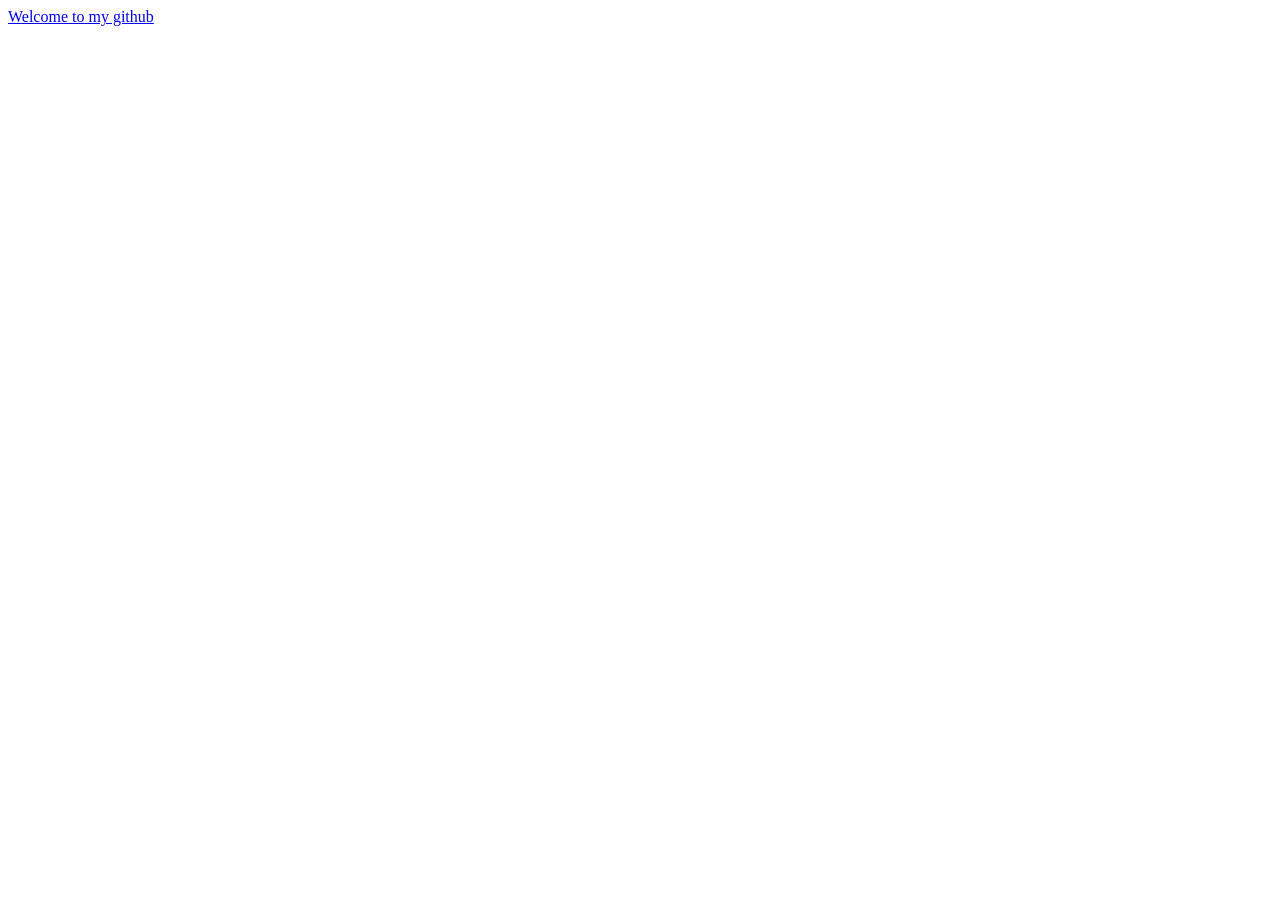
==== index.html @ ce874a0d "index.html added for testing" ====
<!DOCTYPE html>
<html lang="en">
<head>
    <meta charset="UTF-8">
    <meta http-equiv="X-UA-Compatible" content="IE=edge">
    <meta name="viewport" content="width=device-width, initial-scale=1.0">
    <title>Skybarer github doccument</title>
</head>
<body>
    <a href="https://github.com/skybarer">Welcome to my github</a>
</body>
</html>
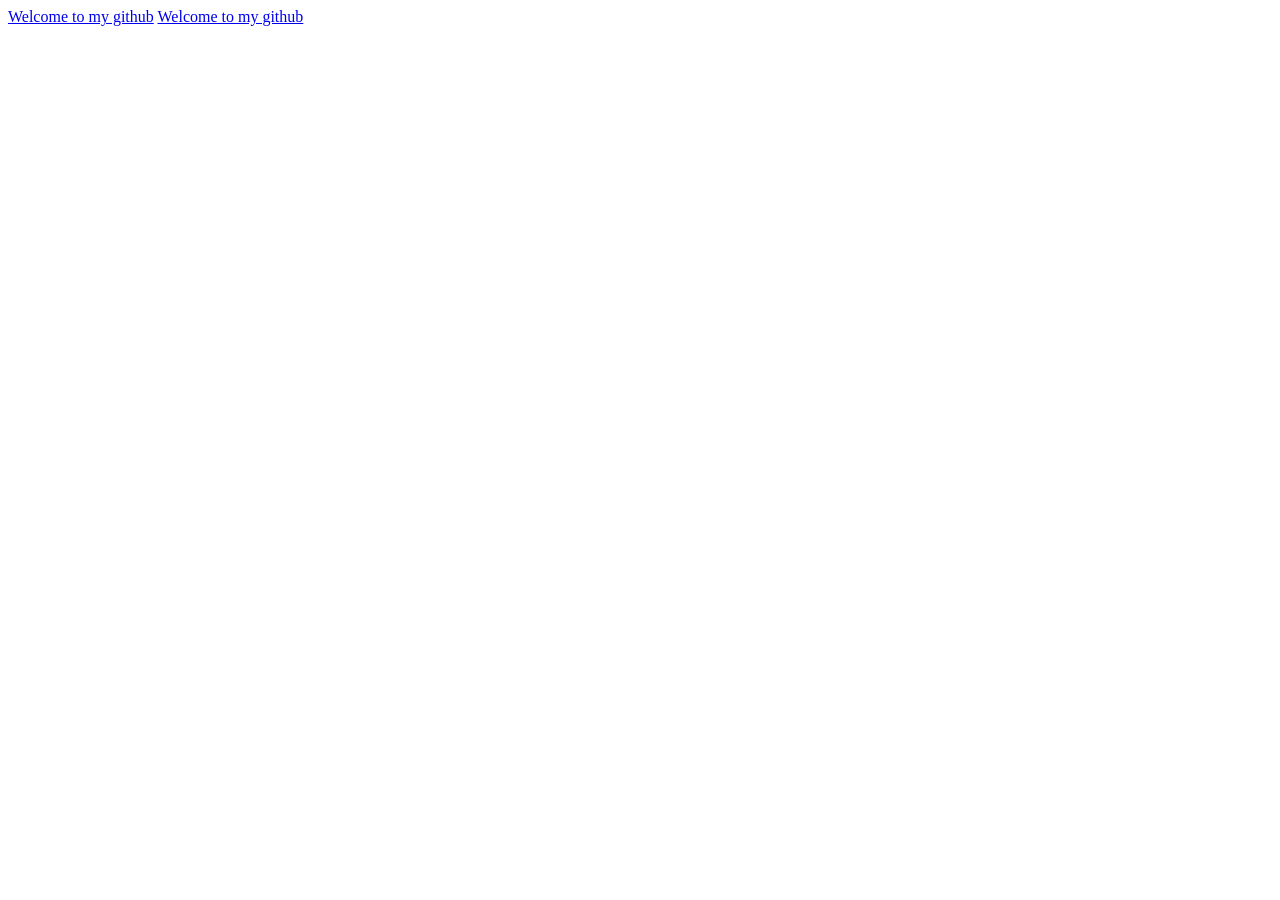
==== commit d07e07e1: "static story book test" ====
--- a/index.html
+++ b/index.html
@@ -8,5 +8,6 @@
 </head>
 <body>
     <a href="https://github.com/skybarer">Welcome to my github</a>
+    <a href="./storybook-static/index.html">Welcome to my github</a>
 </body>
 </html>
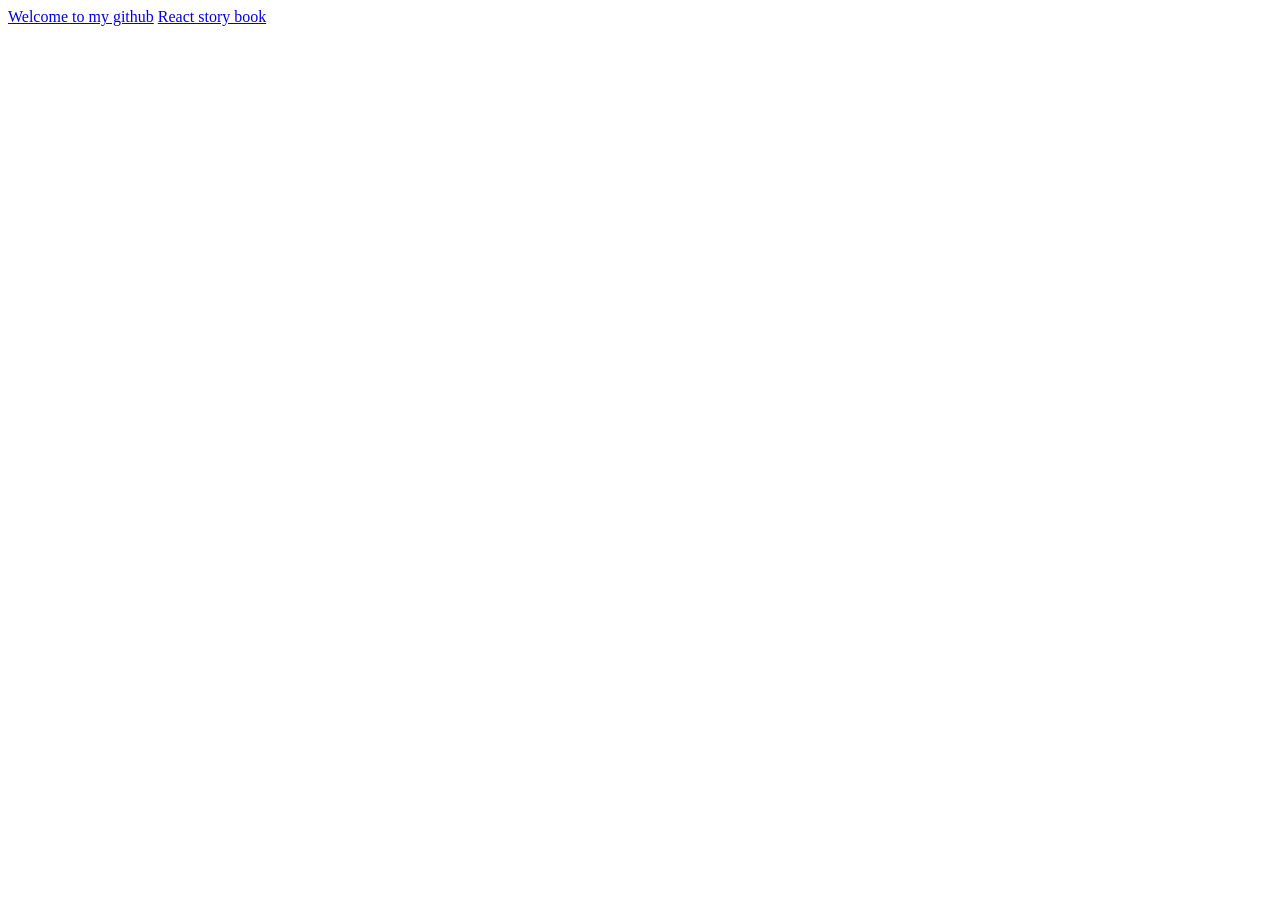
==== commit 5e6f6cae: "changed index.html" ====
--- a/index.html
+++ b/index.html
@@ -8,6 +8,6 @@
 </head>
 <body>
     <a href="https://github.com/skybarer">Welcome to my github</a>
-    <a href="./storybook-static/index.html">Welcome to my github</a>
+    <a href="./storybook-static/index.html">React story book</a>
 </body>
 </html>
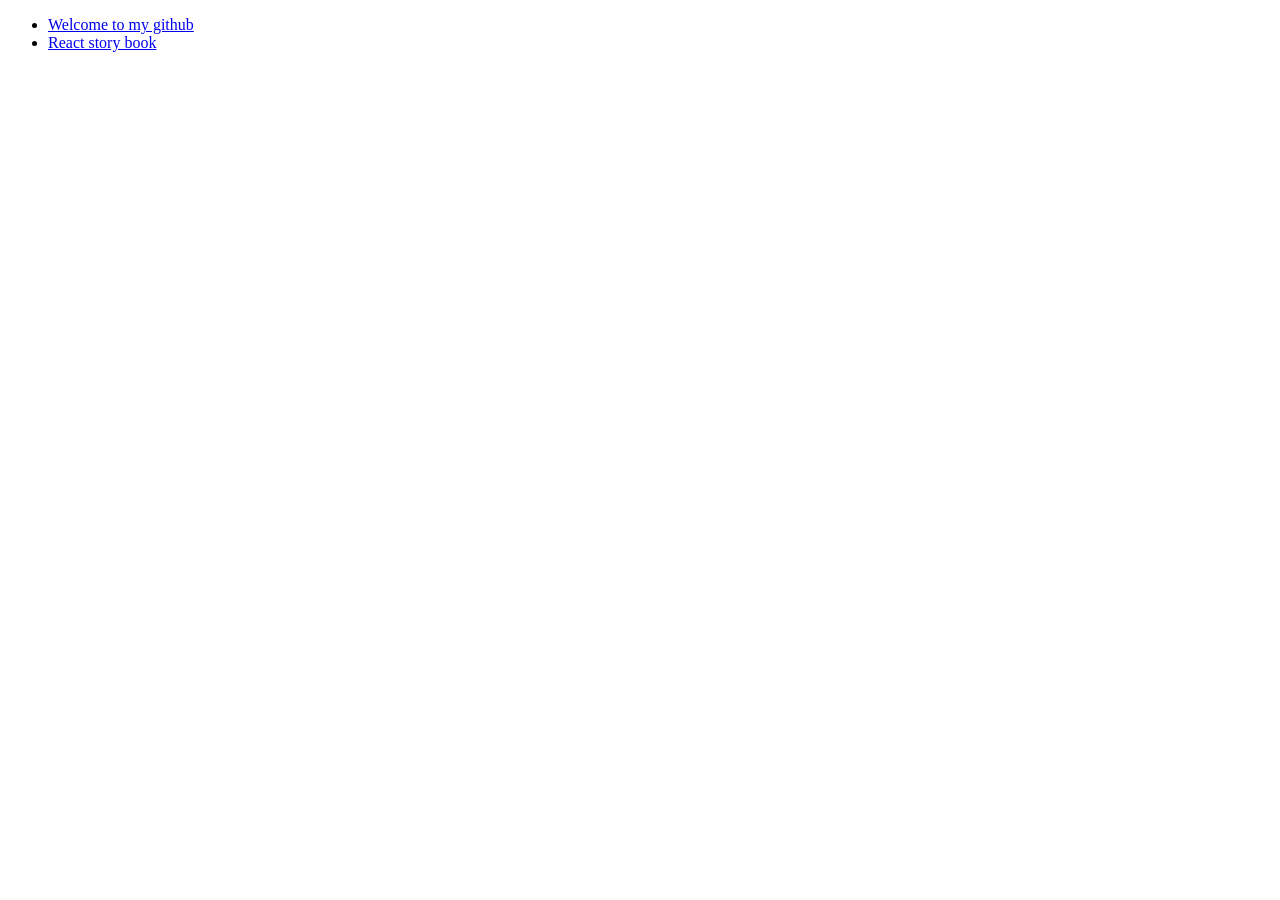
==== commit ea8da307: "mdoified into list" ====
--- a/index.html
+++ b/index.html
@@ -1,13 +1,23 @@
 <!DOCTYPE html>
 <html lang="en">
+
 <head>
     <meta charset="UTF-8">
     <meta http-equiv="X-UA-Compatible" content="IE=edge">
     <meta name="viewport" content="width=device-width, initial-scale=1.0">
     <title>Skybarer github doccument</title>
 </head>
+
 <body>
-    <a href="https://github.com/skybarer">Welcome to my github</a>
-    <a href="./storybook-static/index.html">React story book</a>
+    <ul>
+        <li>
+            <a href="https://github.com/skybarer">Welcome to my github</a>
+        </li>
+        <li>
+            <a href="./storybook-static/index.html">React story book</a>
+        </li>
+    </ul>
+
 </body>
+
 </html>
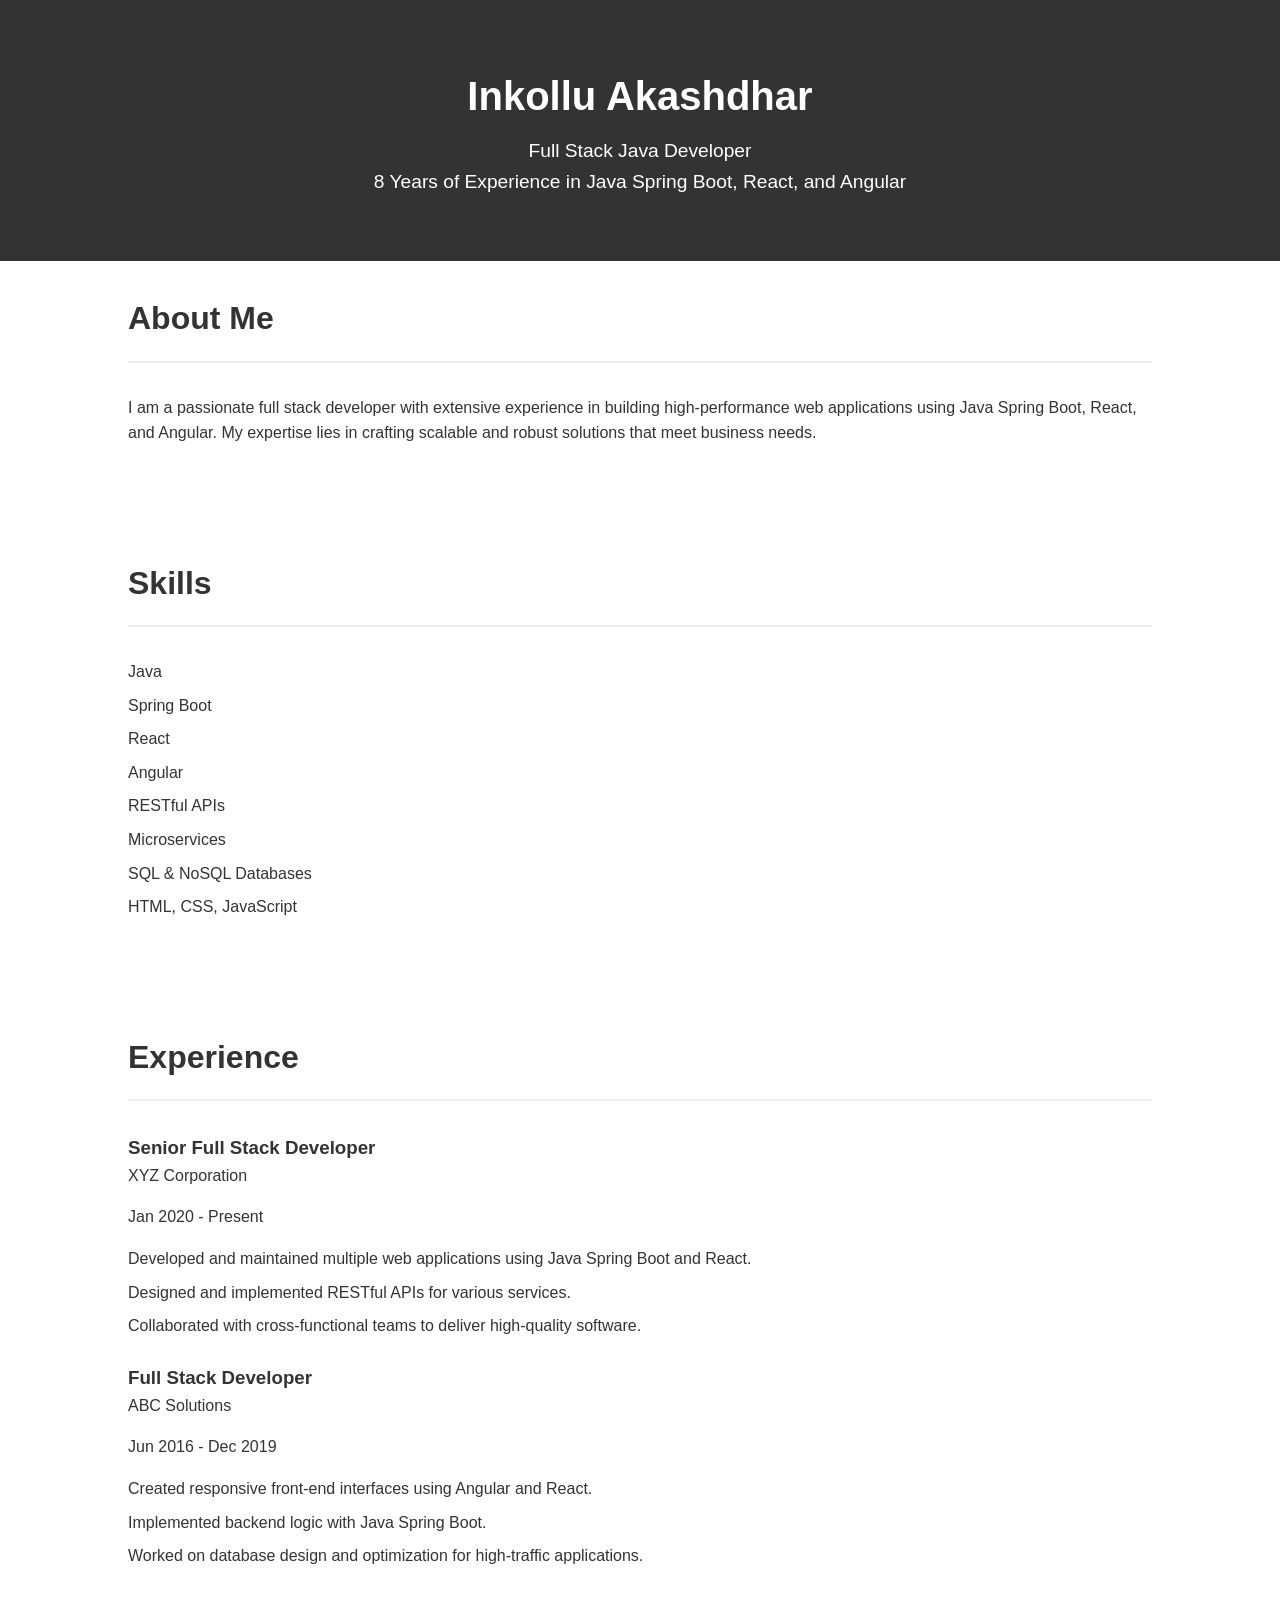
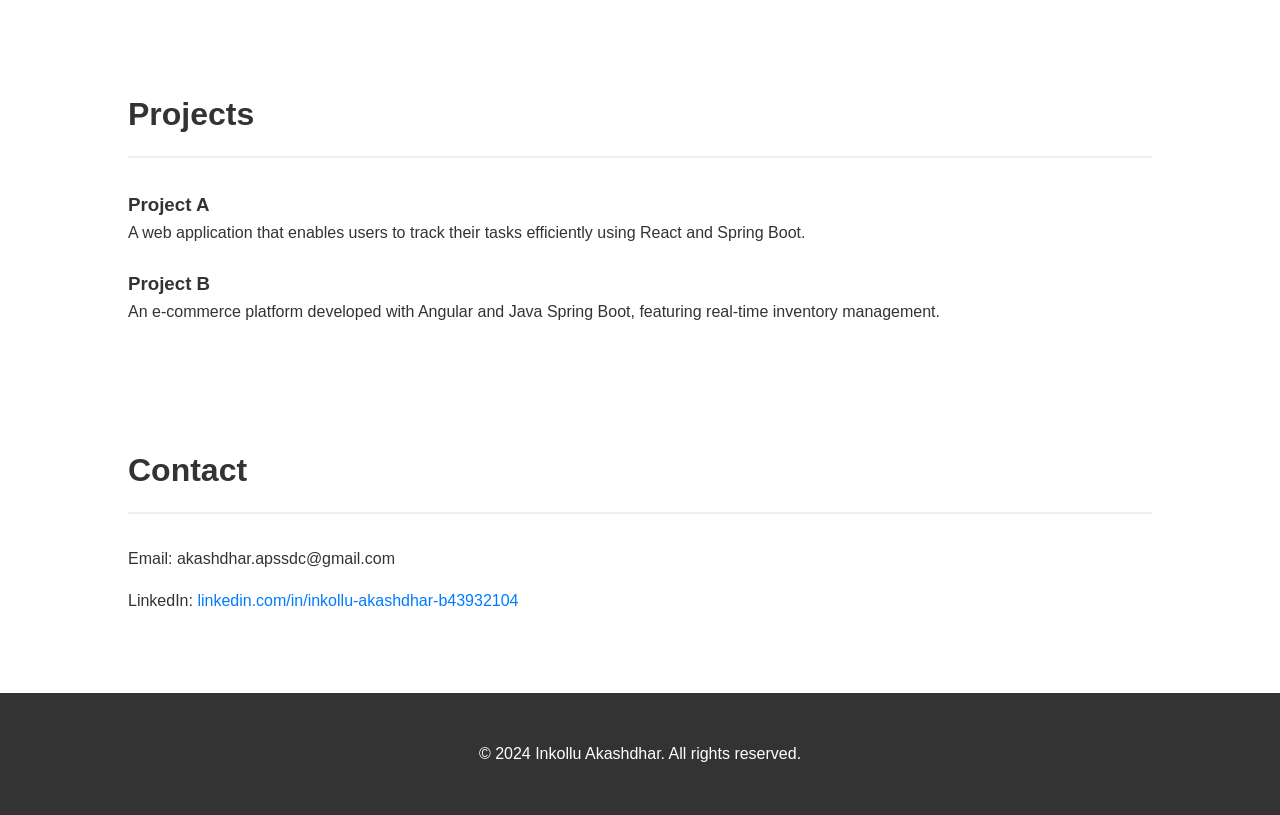
==== commit 4d8225dd: "basic index html updated" ====
--- a/index.html
+++ b/index.html
@@ -1,23 +1,195 @@
 <!DOCTYPE html>
 <html lang="en">
 
-<head>
-    <meta charset="UTF-8">
-    <meta http-equiv="X-UA-Compatible" content="IE=edge">
-    <meta name="viewport" content="width=device-width, initial-scale=1.0">
-    <title>Skybarer github doccument</title>
-</head>
+    <head>
+        <meta charset="UTF-8">
+        <meta name="viewport" content="width=device-width, initial-scale=1.0">
+        <title>Developer Showcase</title>
+        <style>
+            /* Reset some default styles */
+            body,
+            h1,
+            h2,
+            h3,
+            p,
+            ul,
+            li,
+            a {
+                margin: 0;
+                padding: 0;
+                list-style: none;
+                text-decoration: none;
+            }
 
-<body>
-    <ul>
-        <li>
-            <a href="https://github.com/skybarer">Welcome to my github</a>
-        </li>
-        <li>
-            <a href="./storybook-static/index.html">React story book</a>
-        </li>
-    </ul>
+            body {
+                font-family: 'Arial', sans-serif;
+                line-height: 1.6;
+                color: #333;
+            }
 
-</body>
+            header {
+                background-color: #333;
+                color: #fff;
+                padding: 2em 0;
+                text-align: center;
+            }
+
+            header h1 {
+                font-size: 2.5em;
+                margin-bottom: 0.2em;
+            }
+
+            header p {
+                font-size: 1.2em;
+            }
+
+            .container {
+                width: 80%;
+                margin: 0 auto;
+                padding: 2em 0;
+            }
+
+            section {
+                margin-bottom: 2em;
+            }
+
+            section h2 {
+                font-size: 2em;
+                margin-bottom: 1em;
+                color: #333;
+                border-bottom: 2px solid #eee;
+                padding-bottom: 0.5em;
+            }
+
+            section p,
+            section ul {
+                margin-bottom: 1em;
+                line-height: 1.6;
+            }
+
+            ul li {
+                margin-bottom: 0.5em;
+            }
+
+            .job,
+            .project {
+                margin-bottom: 1.5em;
+            }
+
+            footer {
+                background-color: #333;
+                color: #fff;
+                text-align: center;
+                padding: 1em 0;
+            }
+
+            footer p {
+                margin: 0;
+            }
+
+            a {
+                color: #007bff;
+            }
+
+            a:hover {
+                text-decoration: underline;
+            }
+        </style>
+
+    </head>
+
+    <body>
+        <header>
+            <div class="container">
+                <h1>Inkollu Akashdhar</h1>
+                <p>Full Stack Java Developer</p>
+                <p>8 Years of Experience in Java Spring Boot, React, and Angular</p>
+            </div>
+        </header>
+
+        <section id="about">
+            <div class="container">
+                <h2>About Me</h2>
+                <p>I am a passionate full stack developer with extensive experience in building high-performance web
+                    applications using Java Spring Boot, React, and Angular. My expertise lies in crafting scalable and
+                    robust
+                    solutions that meet business needs.</p>
+            </div>
+        </section>
+
+        <section id="skills">
+            <div class="container">
+                <h2>Skills</h2>
+                <ul>
+                    <li>Java</li>
+                    <li>Spring Boot</li>
+                    <li>React</li>
+                    <li>Angular</li>
+                    <li>RESTful APIs</li>
+                    <li>Microservices</li>
+                    <li>SQL & NoSQL Databases</li>
+                    <li>HTML, CSS, JavaScript</li>
+                </ul>
+            </div>
+        </section>
+
+        <section id="experience">
+            <div class="container">
+                <h2>Experience</h2>
+                <div class="job">
+                    <h3>Senior Full Stack Developer</h3>
+                    <p>XYZ Corporation</p>
+                    <p>Jan 2020 - Present</p>
+                    <ul>
+                        <li>Developed and maintained multiple web applications using Java Spring Boot and React.</li>
+                        <li>Designed and implemented RESTful APIs for various services.</li>
+                        <li>Collaborated with cross-functional teams to deliver high-quality software.</li>
+                    </ul>
+                </div>
+                <div class="job">
+                    <h3>Full Stack Developer</h3>
+                    <p>ABC Solutions</p>
+                    <p>Jun 2016 - Dec 2019</p>
+                    <ul>
+                        <li>Created responsive front-end interfaces using Angular and React.</li>
+                        <li>Implemented backend logic with Java Spring Boot.</li>
+                        <li>Worked on database design and optimization for high-traffic applications.</li>
+                    </ul>
+                </div>
+            </div>
+        </section>
+
+        <section id="projects">
+            <div class="container">
+                <h2>Projects</h2>
+                <div class="project">
+                    <h3>Project A</h3>
+                    <p>A web application that enables users to track their tasks efficiently using React and Spring
+                        Boot.</p>
+                </div>
+                <div class="project">
+                    <h3>Project B</h3>
+                    <p>An e-commerce platform developed with Angular and Java Spring Boot, featuring real-time inventory
+                        management.</p>
+                </div>
+            </div>
+        </section>
+
+        <section id="contact">
+            <div class="container">
+                <h2>Contact</h2>
+                <p>Email: akashdhar.apssdc@gmail.com</p>
+                <p>LinkedIn: <a
+                        href="https://www.linkedin.com/in/inkollu-akashdhar-b43932104/">linkedin.com/in/inkollu-akashdhar-b43932104</a>
+                </p>
+            </div>
+        </section>
+
+        <footer>
+            <div class="container">
+                <p>&copy; 2024 Inkollu Akashdhar. All rights reserved.</p>
+            </div>
+        </footer>
+    </body>
 
 </html>
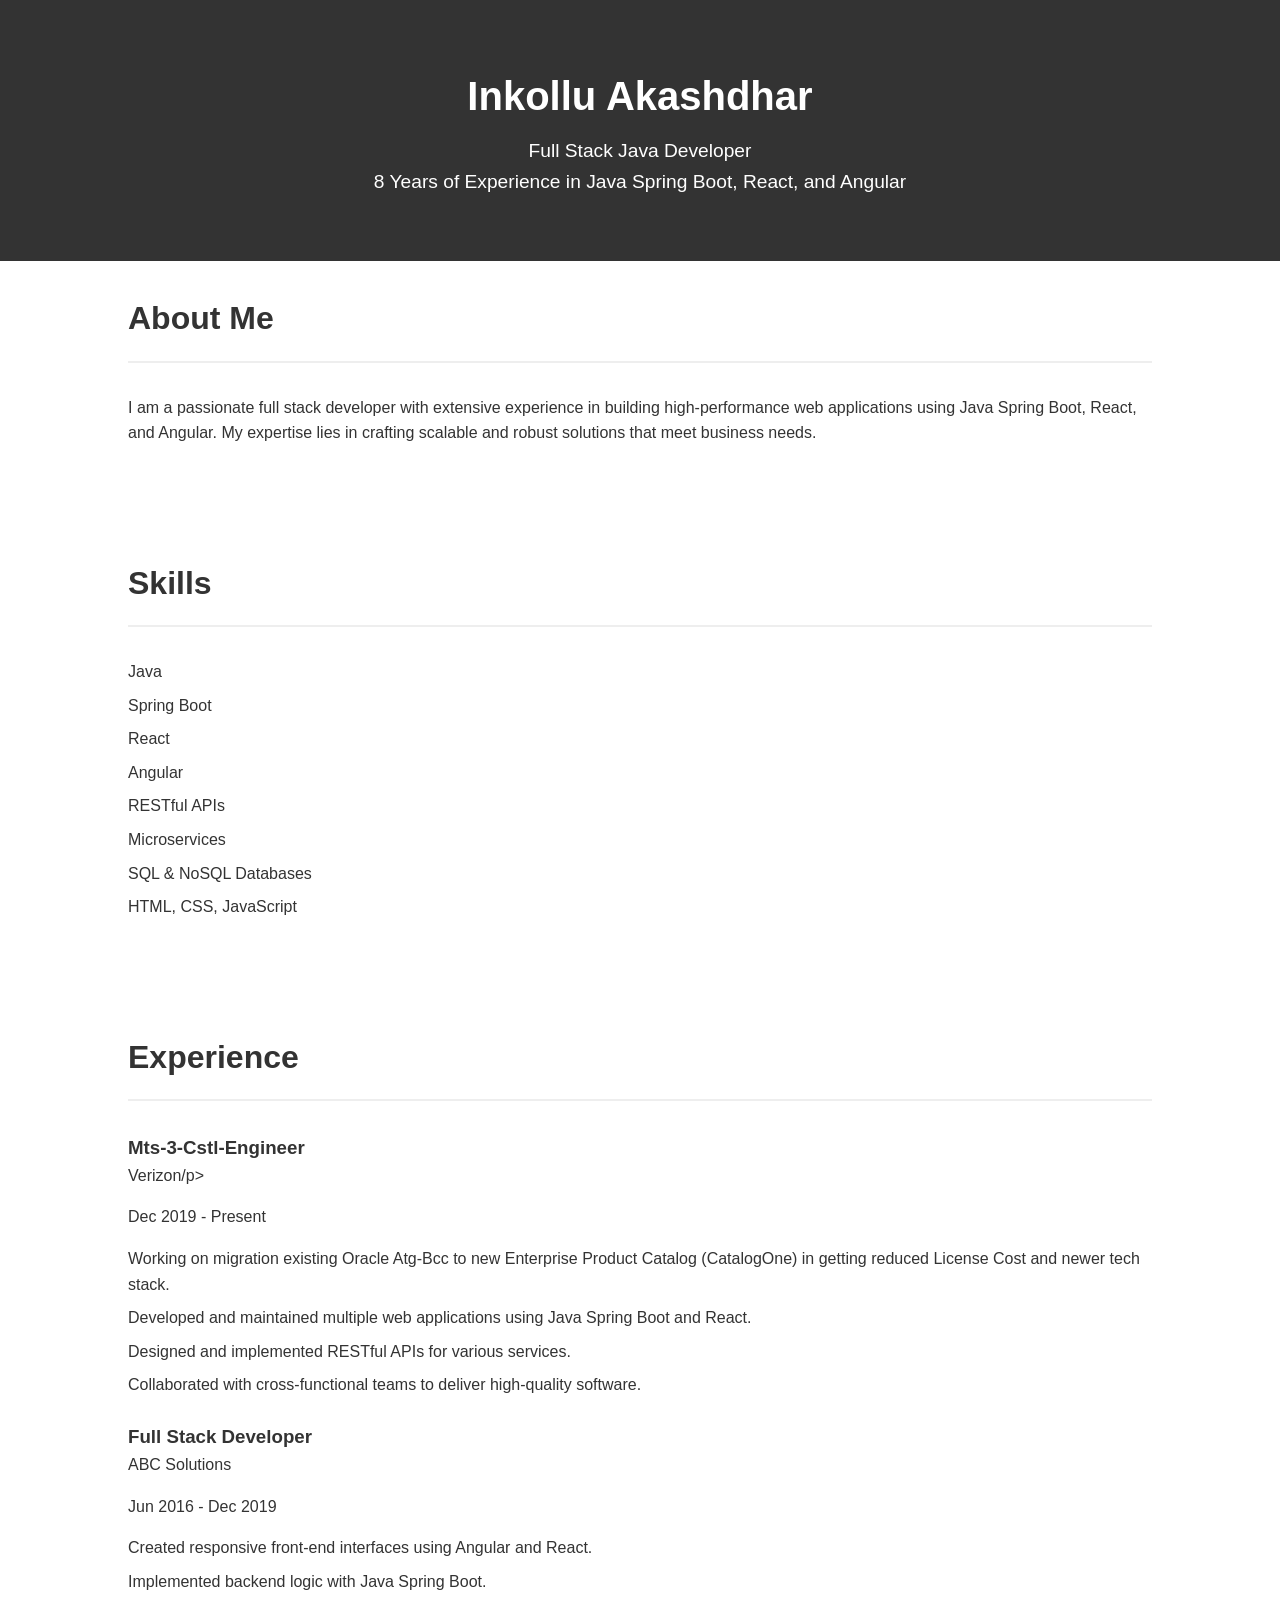
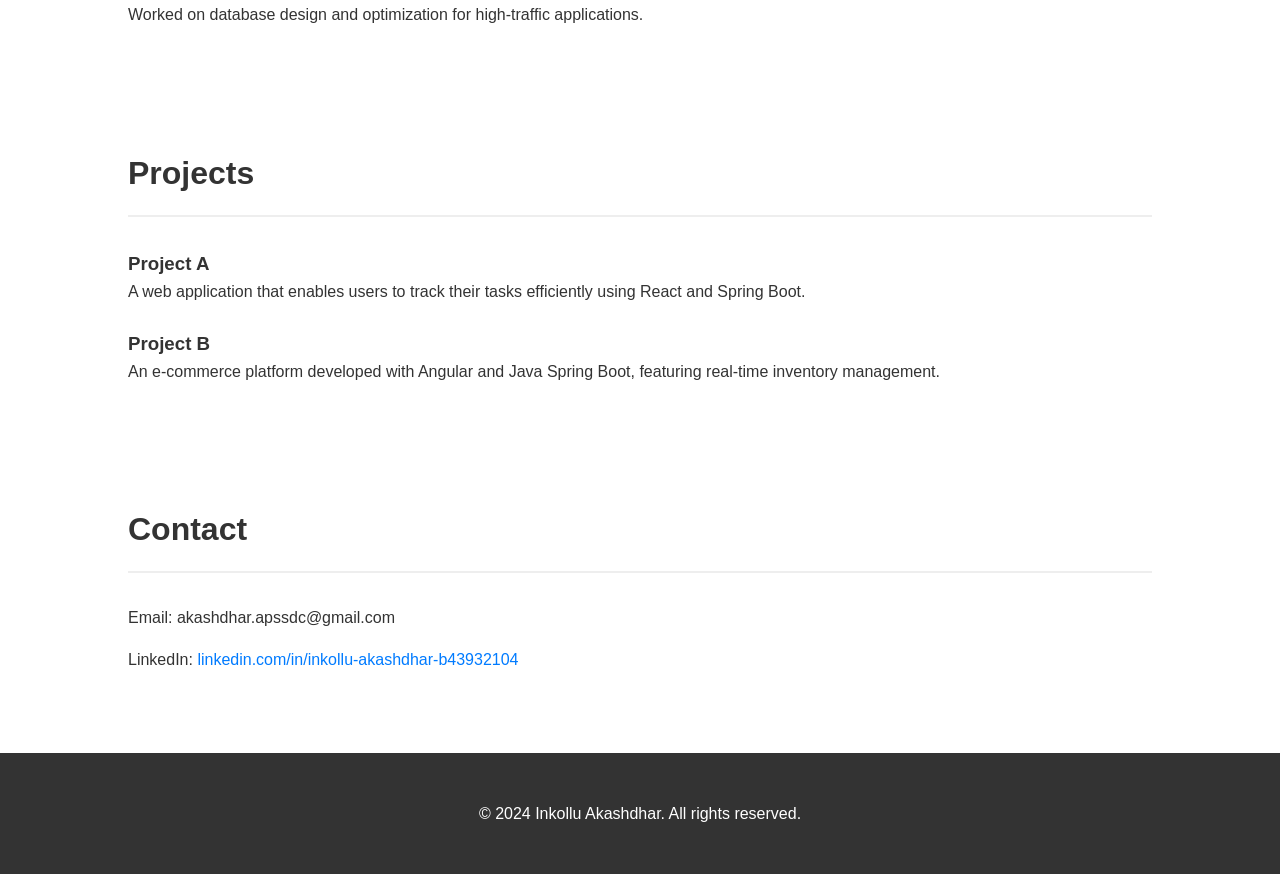
==== commit 2ca29f53: "updated one experience" ====
--- a/index.html
+++ b/index.html
@@ -137,10 +137,14 @@
             <div class="container">
                 <h2>Experience</h2>
                 <div class="job">
-                    <h3>Senior Full Stack Developer</h3>
-                    <p>XYZ Corporation</p>
-                    <p>Jan 2020 - Present</p>
+                    <h3>Mts-3-Cstl-Engineer</h3>
+                    <p>Verizon/p>
+                    <p>Dec 2019 - Present</p>
                     <ul>
+                        <li>
+                            Working on migration existing Oracle Atg-Bcc to new Enterprise Product Catalog (CatalogOne)
+                            in getting reduced License Cost and newer tech stack.
+                        </li>
                         <li>Developed and maintained multiple web applications using Java Spring Boot and React.</li>
                         <li>Designed and implemented RESTful APIs for various services.</li>
                         <li>Collaborated with cross-functional teams to deliver high-quality software.</li>
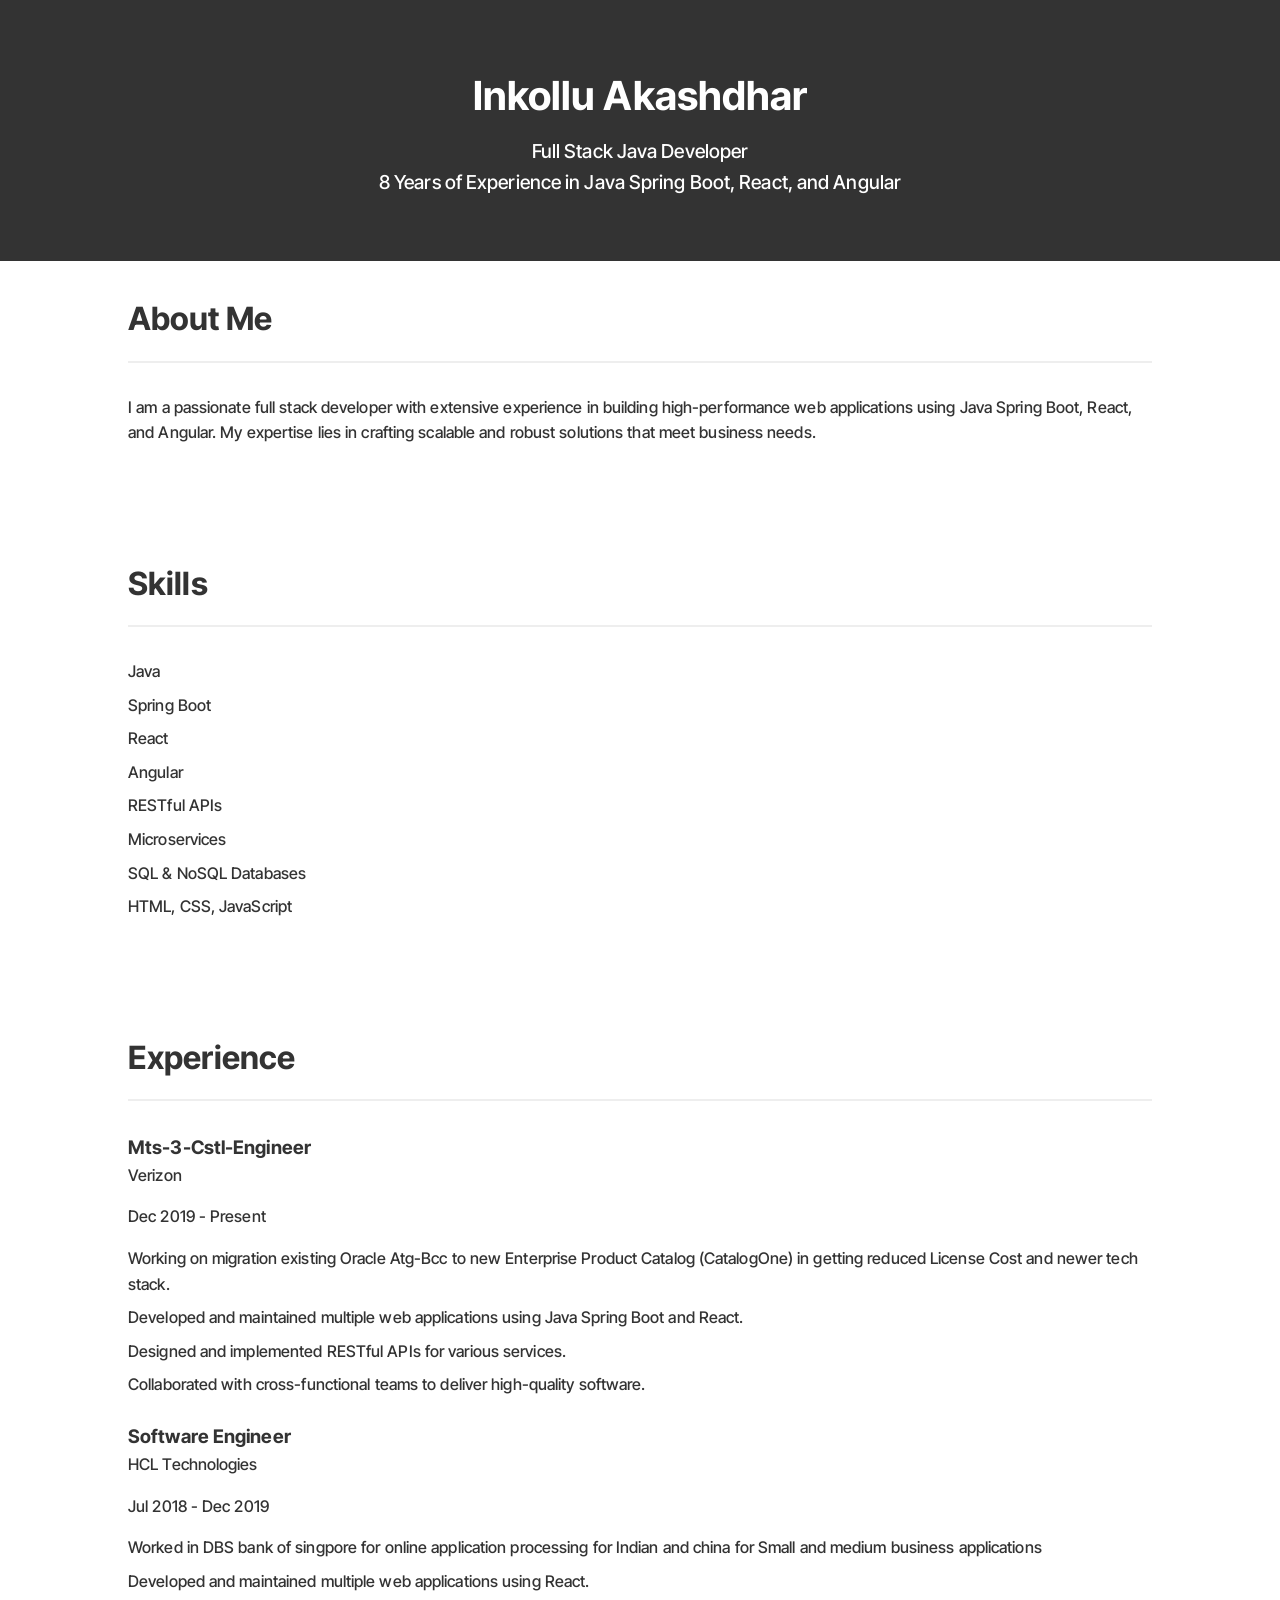
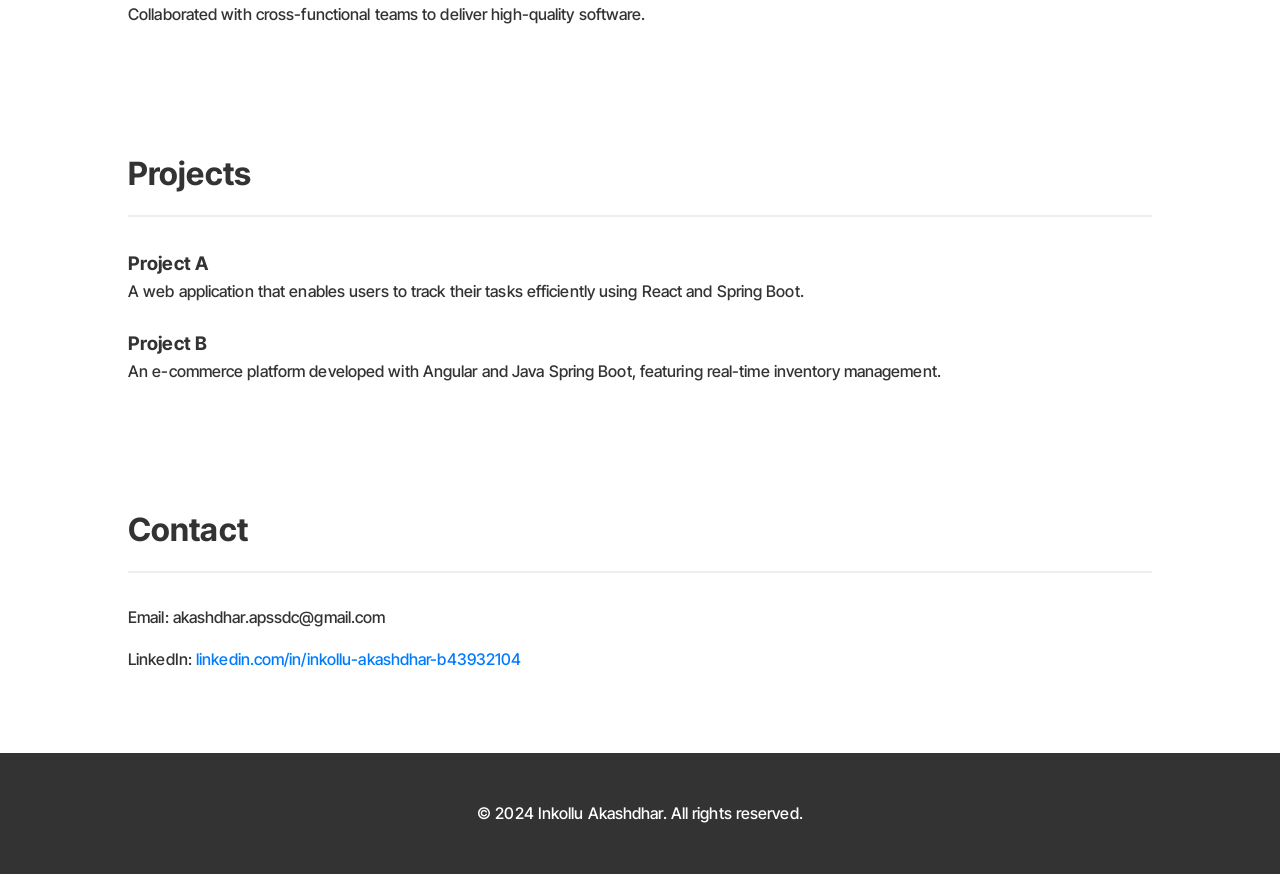
==== commit f3194ed7: "added google fonts added hcl experience" ====
--- a/index.html
+++ b/index.html
@@ -5,6 +5,10 @@
         <meta charset="UTF-8">
         <meta name="viewport" content="width=device-width, initial-scale=1.0">
         <title>Developer Showcase</title>
+        <link rel="preconnect" href="https://fonts.googleapis.com">
+        <link rel="preconnect" href="https://fonts.gstatic.com" crossorigin>
+        <link href="https://fonts.googleapis.com/css2?family=Inter+Tight:ital,wght@0,100..900;1,100..900&display=swap"
+            rel="stylesheet">
         <style>
             /* Reset some default styles */
             body,
@@ -22,9 +26,13 @@
             }
 
             body {
-                font-family: 'Arial', sans-serif;
+                font-family: "Inter Tight", sans-serif;
+                font-optical-sizing: auto;
+                font-weight: 500;
+                font-style: normal;
                 line-height: 1.6;
                 color: #333;
+                letter-spacing: .1px;
             }
 
             header {
@@ -138,7 +146,7 @@
                 <h2>Experience</h2>
                 <div class="job">
                     <h3>Mts-3-Cstl-Engineer</h3>
-                    <p>Verizon/p>
+                    <p>Verizon</p>
                     <p>Dec 2019 - Present</p>
                     <ul>
                         <li>
@@ -151,16 +159,24 @@
                     </ul>
                 </div>
                 <div class="job">
-                    <h3>Full Stack Developer</h3>
-                    <p>ABC Solutions</p>
-                    <p>Jun 2016 - Dec 2019</p>
+                    <h3>Software Engineer</h3>
+                    <p>HCL Technologies</p>
+                    <p>Jul 2018 - Dec 2019</p>
                     <ul>
-                        <li>Created responsive front-end interfaces using Angular and React.</li>
-                        <li>Implemented backend logic with Java Spring Boot.</li>
-                        <li>Worked on database design and optimization for high-traffic applications.</li>
+                        <li>
+                            Worked in DBS bank of singpore for online application processing for Indian and china
+                            for Small and medium business applications
+                        </li>
+                        <li>Developed and maintained multiple web applications using React.</li>
+                        <li>Collaborated with cross-functional teams to deliver high-quality software.</li>
                     </ul>
                 </div>
             </div>
+
+
+
+
+
         </section>
 
         <section id="projects">
